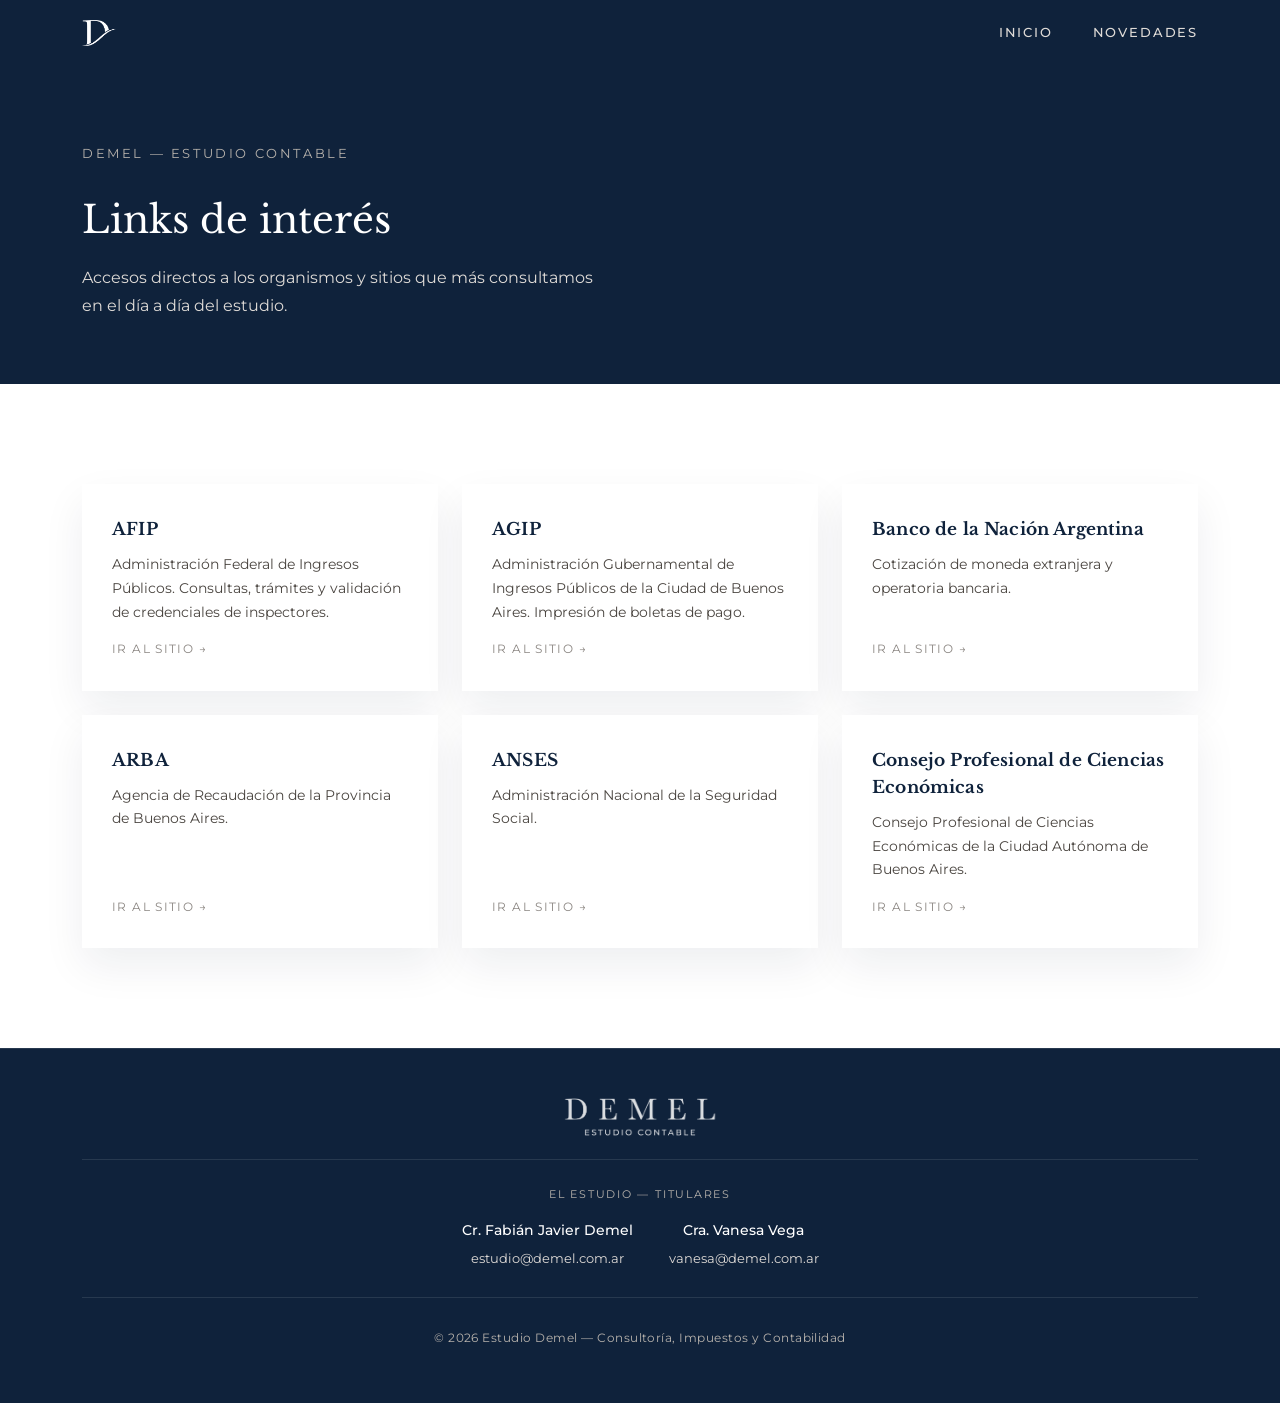
==== links.html @ 86bb9028 "Add files via upload" ====
<!DOCTYPE html>
<html lang="es">
<head>
<meta charset="UTF-8">
<meta name="viewport" content="width=device-width, initial-scale=1.0">
<title>Links de Interés — DEMEL</title>
<link rel="preconnect" href="https://fonts.googleapis.com">
<link rel="preconnect" href="https://fonts.gstatic.com" crossorigin>
<link href="https://fonts.googleapis.com/css2?family=Libre+Baskerville:ital,wght@0,400;0,700;1,400&family=Montserrat:wght@300;400;500;600&display=swap" rel="stylesheet">
<link rel="stylesheet" href="css/styles.css">
<script src="js/nav.js" defer></script>
</head>
<body>

<header>
  <div class="nav">
    <a href="index.html"><img class="logo-mark" src="assets/iso-blanco.png" alt="DEMEL"></a>
    <nav class="nav-links">
      <a href="index.html">Inicio</a>
      <a href="novedades.html">Novedades</a>
    </nav>
    <button class="menu-btn" aria-label="Menú"><span></span><span></span><span></span></button>
  </div>
</header>

<section class="page-banner">
  <div class="wrap">
    <p class="hero-eyebrow">DEMEL — Estudio Contable</p>
    <h1>Links de interés</h1>
    <p class="lede">Accesos directos a los organismos y sitios que más consultamos en el día a día del estudio.</p>
  </div>
</section>

<section>
  <div class="wrap">
    <div class="links-grid">

      <a class="link-card" href="https://www.afip.gob.ar/sitio/externos/default.asp" target="_blank" rel="noopener">
        <h3>AFIP</h3>
        <p>Administración Federal de Ingresos Públicos. Consultas, trámites y validación de credenciales de inspectores.</p>
        <span class="go">Ir al sitio →</span>
      </a>

      <a class="link-card" href="https://www.agip.gob.ar/" target="_blank" rel="noopener">
        <h3>AGIP</h3>
        <p>Administración Gubernamental de Ingresos Públicos de la Ciudad de Buenos Aires. Impresión de boletas de pago.</p>
        <span class="go">Ir al sitio →</span>
      </a>

      <a class="link-card" href="https://www.bna.com.ar/" target="_blank" rel="noopener">
        <h3>Banco de la Nación Argentina</h3>
        <p>Cotización de moneda extranjera y operatoria bancaria.</p>
        <span class="go">Ir al sitio →</span>
      </a>

      <a class="link-card" href="https://www.arba.gov.ar/" target="_blank" rel="noopener">
        <h3>ARBA</h3>
        <p>Agencia de Recaudación de la Provincia de Buenos Aires.</p>
        <span class="go">Ir al sitio →</span>
      </a>

      <a class="link-card" href="https://www.anses.gob.ar/" target="_blank" rel="noopener">
        <h3>ANSES</h3>
        <p>Administración Nacional de la Seguridad Social.</p>
        <span class="go">Ir al sitio →</span>
      </a>

      <a class="link-card" href="https://www.consejo.org.ar/" target="_blank" rel="noopener">
        <h3>Consejo Profesional de Ciencias Económicas</h3>
        <p>Consejo Profesional de Ciencias Económicas de la Ciudad Autónoma de Buenos Aires.</p>
        <span class="go">Ir al sitio →</span>
      </a>

    </div>
  </div>
</section>

<footer>
  <div class="wrap footer-inner">
    <img src="assets/logo-blanco.png" alt="DEMEL — Estudio Contable">

    <div class="footer-titulares">
      <p class="footer-titulares-label">El Estudio — Titulares</p>
      <div class="footer-titulares-list">
        <div class="footer-titular">
          <p class="name">Cr. Fabián Javier Demel</p>
          <a href="mailto:estudio@demel.com.ar">estudio@demel.com.ar</a>
        </div>
        <div class="footer-titular">
          <p class="name">Cra. Vanesa Vega</p>
          <a href="mailto:vanesa@demel.com.ar">vanesa@demel.com.ar</a>
        </div>
      </div>
    </div>

    <p class="copy">© 2026 Estudio Demel — Consultoría, Impuestos y Contabilidad</p>
  </div>
</footer>

</body>
</html>
---- css/styles.css ----
:root{
    --navy: #0F223B;
    --navy-soft: #17304F;
    --stone: #8B8682;
    --stone-light: #B7B2AC;
    --linen: #DFDBD7;
    --linen-light: #EDEAE6;
    --white: #FFFFFF;
    --ink: #0F223B;
    --line: rgba(15,34,59,0.12);
  }

  *{ box-sizing: border-box; }
  html{ scroll-behavior: smooth; }
  body{
    margin:0;
    font-family:'Montserrat', sans-serif;
    color: var(--ink);
    background: var(--white);
    font-weight: 400;
    line-height: 1.6;
  }
  h1,h2,h3,.serif{ font-family:'Libre Baskerville', serif; }
  a{ color: inherit; text-decoration: none; }
  img{ max-width:100%; display:block; }

  .wrap{ max-width: 1180px; margin: 0 auto; padding: 0 32px; }

  /* ---------- Header ---------- */
  header{
    background: var(--navy);
    position: sticky; top:0; z-index: 50;
  }
  .nav{
    position: relative;
    display:flex; align-items:center; justify-content:space-between;
    padding: 20px 32px;
    max-width: 1180px; margin:0 auto;
  }
  .nav .logo-mark{ width: 34px; display: block; }
  .nav-links{ display:flex; gap: 40px; }
  .nav-links a{
    color: var(--linen);
    font-size: 13px;
    letter-spacing: 0.14em;
    text-transform: uppercase;
    font-weight: 500;
  }
  .nav-links a:hover{ color: var(--white); }
  .menu-btn{
    display:none; background:none; border:none; cursor:pointer; padding:4px;
    position: relative; z-index: 60;
  }
  .menu-btn span{
    display:block; width:22px; height:2px; background:var(--linen); margin:5px 0;
    transition: transform .25s ease, opacity .2s ease;
  }
  .menu-btn.is-open span:nth-child(1){ transform: translateY(7px) rotate(45deg); }
  .menu-btn.is-open span:nth-child(2){ opacity: 0; }
  .menu-btn.is-open span:nth-child(3){ transform: translateY(-7px) rotate(-45deg); }

  @media (max-width: 760px){
    .nav-links{
      display: none;
      position: absolute;
      top: 100%; left: 0; right: 0;
      flex-direction: column;
      gap: 0;
      background: var(--navy-soft);
      border-top: 1px solid rgba(255,255,255,0.1);
      box-shadow: 0 18px 30px rgba(15,34,59,0.25);
    }
    .nav-links.is-open{ display: flex; }
    .nav-links a{
      padding: 18px 32px;
      width: 100%;
      box-sizing: border-box;
      border-bottom: 1px solid rgba(255,255,255,0.08);
    }
    .menu-btn{ display:block; }
  }

  /* ---------- Hero ---------- */
  .hero{
    background: var(--navy);
    position: relative;
    overflow: hidden;
    padding: 100px 0 130px;
  }
  .hero .iso-watermark{
    position:absolute;
    right: -60px; top: 50%;
    transform: translateY(-50%);
    width: 560px;
    opacity: 0.07;
    pointer-events:none;
  }
  .hero-inner{
    position: relative;
    max-width: 1180px; margin:0 auto; padding: 0 32px;
  }
  .hero-eyebrow{
    color: var(--stone-light);
    font-size: 13px;
    letter-spacing: 0.2em;
    text-transform: uppercase;
    margin-bottom: 26px;
  }
  .hero h1{
    color: var(--white);
    font-size: 52px;
    font-weight: 400;
    line-height: 1.28;
    max-width: 640px;
    margin: 0 0 28px;
  }
  .hero p.lede{
    color: var(--linen);
    font-size: 16px;
    max-width: 460px;
    margin: 0 0 40px;
    line-height: 1.8;
  }
  .btn{
    display:inline-block;
    padding: 15px 34px;
    border: 1px solid var(--linen);
    color: var(--white);
    font-size: 13px;
    letter-spacing: 0.14em;
    text-transform: uppercase;
    transition: background .25s ease, color .25s ease;
  }
  .btn:hover{ background: var(--white); color: var(--navy); }

  @media (max-width: 640px){
    .hero{ padding: 70px 0 90px; }
    .hero h1{ font-size: 34px; }
    .hero .iso-watermark{ width: 340px; opacity: 0.06; }
  }

  /* ---------- Page banner (páginas internas) ---------- */
  .page-banner{
    background: var(--navy);
    padding: 64px 0;
  }
  .page-banner h1{
    color: var(--white);
    font-size: 38px;
    font-weight: 400;
    margin: 0 0 14px;
  }
  .page-banner .lede{
    color: var(--linen);
    font-size: 15.5px;
    max-width: 520px;
    margin: 0;
    line-height: 1.8;
  }
  @media (max-width: 640px){
    .page-banner{ padding: 48px 0; }
    .page-banner h1{ font-size: 28px; }
  }

  /* ---------- Section shells ---------- */
  section{ padding: 100px 0; }
  .section-head{
    text-align:center;
    max-width: 660px;
    margin: 0 auto 56px;
  }
  .section-head .kicker{
    color: var(--stone);
    font-size: 26px;
    letter-spacing: 0.22em;
    text-transform: uppercase;
    margin: 0 0 22px;
    font-weight: 400;
  }
  .section-head p{
    color: #4A4540;
    font-size: 15.5px;
    line-height: 1.85;
    margin: 0;
  }
  .bg-linen{ background: var(--linen-light); }
  .bg-linen{
    background-image:
      linear-gradient(var(--line) 1px, transparent 1px),
      linear-gradient(90deg, var(--line) 1px, transparent 1px);
    background-size: 44px 44px;
    background-color: var(--linen-light);
  }

  /* ---------- Quienes somos ---------- */
  .about{
    display:grid;
    grid-template-columns: 0.85fr 1.15fr;
    gap: 70px;
    align-items: center;
  }
  .about-figure-wrap{ position: relative; }
  .about-figure{
    aspect-ratio: 4/5;
    overflow: hidden;
    position: relative;
  }
  .about-figure img{ width: 100%; height: 100%; object-fit: cover; opacity: 1; }
  .about-badge{
    position: absolute;
    right: -22px; bottom: -22px;
    width: 33%;
    min-width: 150px;
    box-sizing: border-box;
    background: var(--navy);
    padding: 25px;
    display:flex; flex-direction:column; align-items:center;
    gap: 10px;
    box-shadow: 0 16px 34px rgba(15,34,59,0.28);
  }
  .about-badge-icon{ width: 48%; display:block; }
  .about-badge-word{ width: 100%; display:block; }
  @media (max-width: 860px){
    .about-badge{ right: 16px; bottom: 16px; }
  }
  .about-body .kicker{
    color: var(--stone);
    font-size: 13px;
    letter-spacing: 0.2em;
    text-transform: uppercase;
    margin: 0 0 18px;
  }
  .about-body h2{
    font-size: 30px;
    font-weight: 400;
    line-height: 1.4;
    margin: 0 0 22px;
    color: var(--navy);
  }
  .about-body p{
    color: #4A4540;
    font-size: 15.5px;
    line-height: 1.9;
    margin: 0 0 16px;
    max-width: 480px;
  }
  @media (max-width: 860px){
    .about{ grid-template-columns: 1fr; gap: 40px; }
    .about-figure{ aspect-ratio: 16/9; }
  }

  /* ---------- Servicios ---------- */
  .services-grid{
    display:grid;
    grid-template-columns: repeat(2, 1fr);
    gap: 28px;
  }
  .service-card{
    background: var(--white);
    padding: 42px 40px;
    box-shadow: 0 18px 40px rgba(15,34,59,0.07);
  }
  .service-card.wide{ grid-column: span 2; }
  .service-icon{
    width: 40px; height:40px;
    margin-bottom: 22px;
  }
  .service-card h3{
    font-size: 19px;
    font-weight: 700;
    color: var(--navy);
    letter-spacing: 0.03em;
    margin: 0 0 16px;
  }
  .service-card p, .service-card ul{
    color: #4A4540;
    font-size: 14.5px;
    line-height: 1.85;
    margin: 0;
  }
  .service-card ul{ padding-left: 18px; }
  .service-card ul li{ margin-bottom: 4px; }
  .subgroup{ margin-top: 18px; }
  .subgroup:first-child{ margin-top: 0; }
  .subgroup h4{
    font-size: 12px;
    letter-spacing: 0.14em;
    text-transform: uppercase;
    color: var(--stone);
    margin: 0 0 8px;
    font-weight: 600;
  }
  .service-cols{
    display:grid;
    grid-template-columns: repeat(3, 1fr);
    gap: 32px;
  }

  @media (max-width: 860px){
    .services-grid{ grid-template-columns: 1fr; }
    .service-card.wide{ grid-column: span 1; }
    .service-cols{ grid-template-columns: 1fr; gap: 24px; }
  }

  /* ---------- Links de interés ---------- */
  .links-grid{
    display:grid;
    grid-template-columns: repeat(3, 1fr);
    gap: 24px;
  }
  .link-card{
    display:flex; flex-direction:column;
    gap: 10px;
    background: var(--white);
    padding: 32px 30px;
    box-shadow: 0 18px 40px rgba(15,34,59,0.07);
    transition: transform .2s ease, box-shadow .2s ease;
  }
  .link-card:hover{
    transform: translateY(-3px);
    box-shadow: 0 22px 48px rgba(15,34,59,0.12);
  }
  .link-card h3{
    font-size: 17px;
    font-weight: 700;
    color: var(--navy);
    margin: 0;
    letter-spacing: 0.01em;
  }
  .link-card p{
    color: #4A4540;
    font-size: 13.5px;
    line-height: 1.75;
    margin: 0;
  }
  .link-card .go{
    margin-top: auto;
    padding-top: 6px;
    font-size: 11.5px;
    letter-spacing: 0.12em;
    text-transform: uppercase;
    color: var(--stone);
  }
  .link-card:hover .go{ color: var(--navy); }

  @media (max-width: 860px){
    .links-grid{ grid-template-columns: 1fr 1fr; }
  }
  @media (max-width: 600px){
    .links-grid{ grid-template-columns: 1fr; }
  }

  /* ---------- Novedades ---------- */
  .novedades-list{
    display:flex; flex-direction:column;
    max-width: 780px; margin: 0 auto;
  }
  .novedad-item{
    display:grid;
    grid-template-columns: 130px 1fr;
    gap: 32px;
    padding: 34px 0;
    border-top: 1px solid var(--line);
  }
  .novedades-list .novedad-item:last-child{ border-bottom: 1px solid var(--line); }
  .novedad-date{
    font-size: 12px;
    letter-spacing: 0.12em;
    text-transform: uppercase;
    color: var(--stone);
    padding-top: 3px;
  }
  .novedad-body h3{
    font-size: 19px;
    font-weight: 700;
    color: var(--navy);
    margin: 0 0 12px;
  }
  .novedad-body img{
    margin: 6px 0 16px;
    max-width: 100%;
  }
  .novedad-body p{
    color: #4A4540;
    font-size: 14.5px;
    line-height: 1.85;
    margin: 0 0 12px;
    white-space: pre-line;
  }
  .novedad-body a.novedad-link{
    display:inline-block;
    font-size: 12px;
    letter-spacing: 0.1em;
    text-transform: uppercase;
    color: var(--navy);
    border-bottom: 1px solid var(--navy);
    padding-bottom: 1px;
  }
  .novedades-empty{
    text-align:center;
    color: #4A4540;
    font-size: 14.5px;
  }
  @media (max-width: 640px){
    .novedad-item{ grid-template-columns: 1fr; gap: 8px; }
  }

  /* ---------- Contacto ---------- */
  .contact{
    background: var(--navy);
    color: var(--linen);
  }
  .contact .section-head .kicker{ color: var(--stone-light); }
  .contact .section-head p{ color: var(--linen); opacity: 0.85; }
  .contact-grid{
    display:grid;
    grid-template-columns: repeat(3, 1fr);
    gap: 40px;
    text-align:center;
  }
  .contact-item .label{
    font-size: 12px;
    letter-spacing: 0.16em;
    text-transform: uppercase;
    color: var(--stone-light);
    margin-bottom: 14px;
  }
  .contact-item .value{
    font-size: 16px;
    color: var(--white);
    line-height: 1.7;
  }
  .contact-item .value a:hover{ text-decoration: underline; }
  @media (max-width: 760px){
    .contact-grid{ grid-template-columns: 1fr; gap: 36px; }
  }

  /* ---------- Footer ---------- */
  footer{
    background: var(--navy);
    border-top: 1px solid rgba(255,255,255,0.1);
    padding: 44px 0;
  }
  .footer-inner{
    display:flex; flex-direction: column; align-items:center; justify-content:center;
    text-align: center;
    gap: 18px;
  }
  .footer-inner img{ height: 48px; opacity: 0.85; }
  .footer-titulares{
    display:flex; flex-direction:column; align-items:center;
    gap: 16px;
    padding: 26px 0;
    border-top: 1px solid rgba(255,255,255,0.1);
    border-bottom: 1px solid rgba(255,255,255,0.1);
    width: 100%;
  }
  .footer-titulares-label{
    font-size: 11px;
    letter-spacing: 0.16em;
    text-transform: uppercase;
    color: var(--stone-light);
    margin: 0;
  }
  .footer-titulares-list{
    display:flex; flex-wrap: wrap; justify-content:center;
    gap: 36px;
  }
  .footer-titular .name{
    font-size: 13.5px;
    font-weight: 500;
    color: var(--white);
    margin: 0 0 4px;
  }
  .footer-titular a{
    font-size: 12.5px;
    color: var(--linen);
  }
  .footer-titular a:hover{ color: var(--white); text-decoration: underline; }
  .footer-inner .copy{
    font-size: 12px;
    color: var(--stone-light);
    letter-spacing: 0.04em;
  }
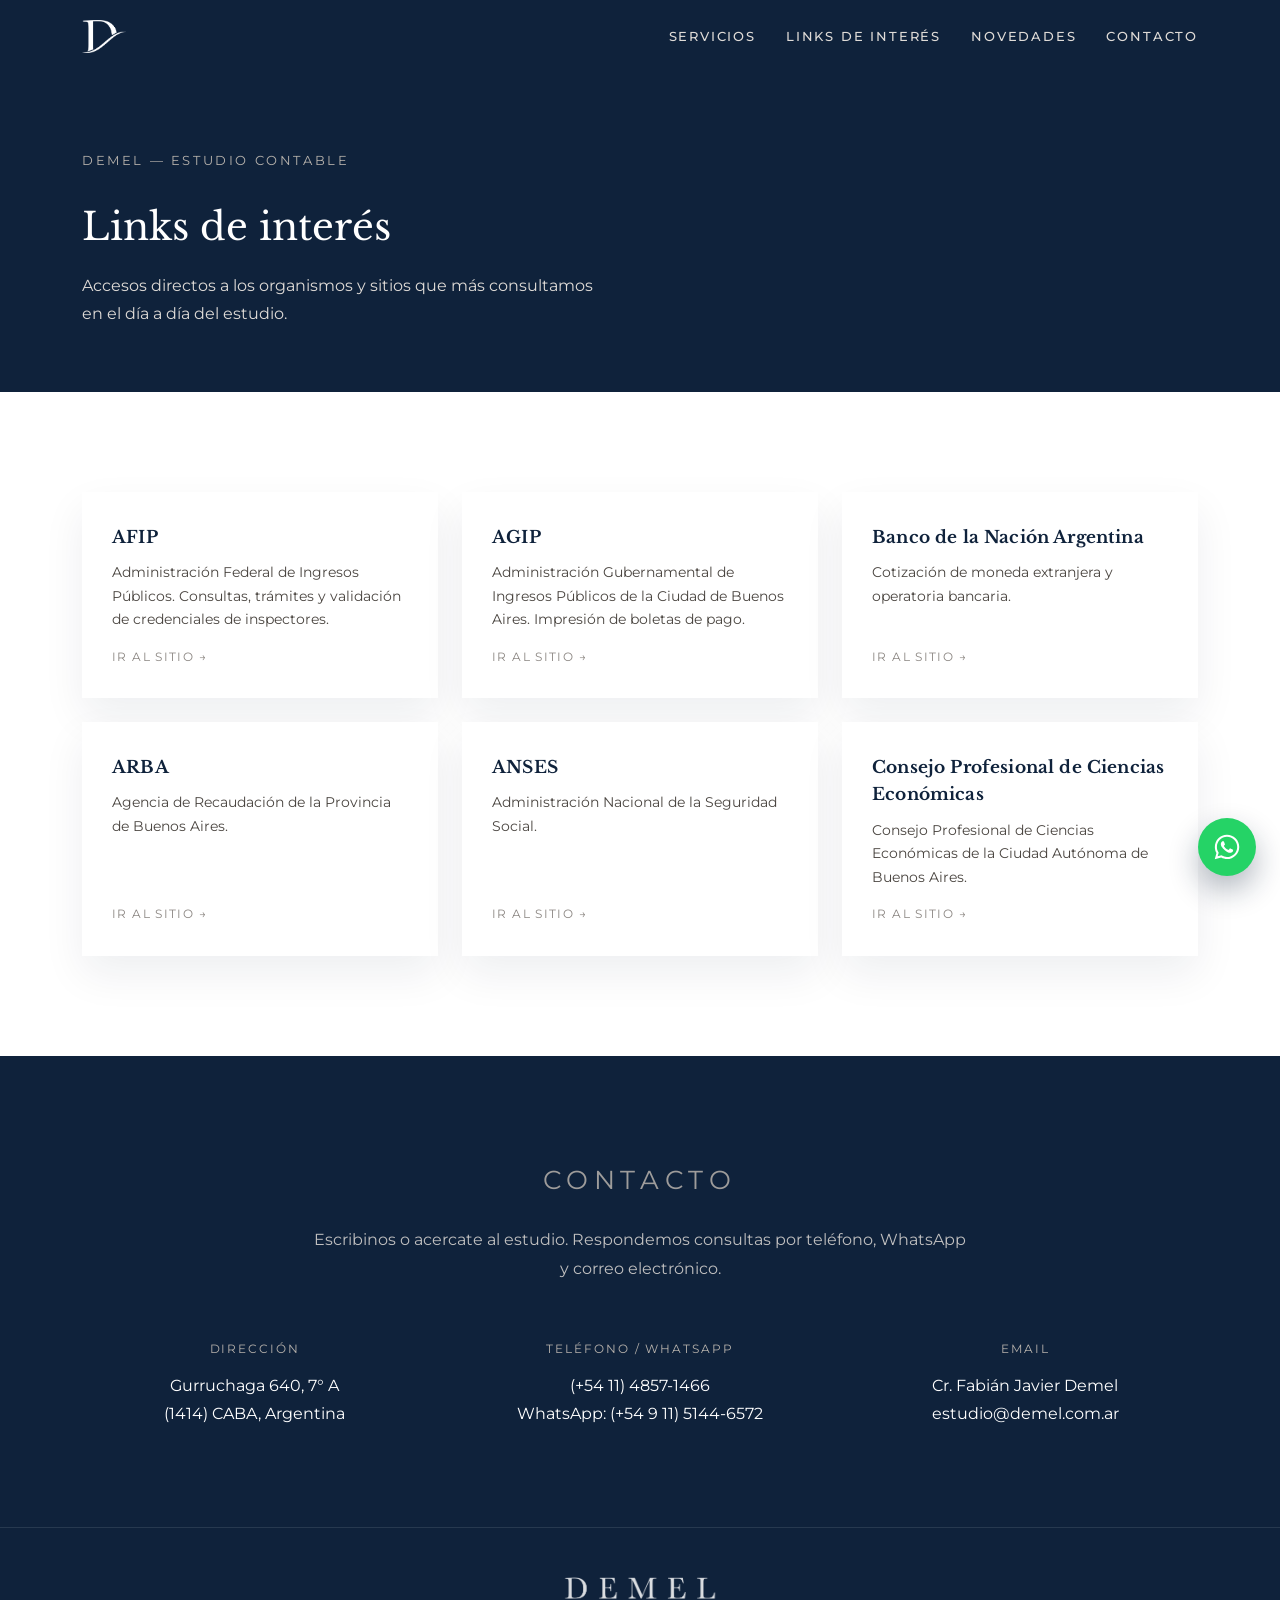
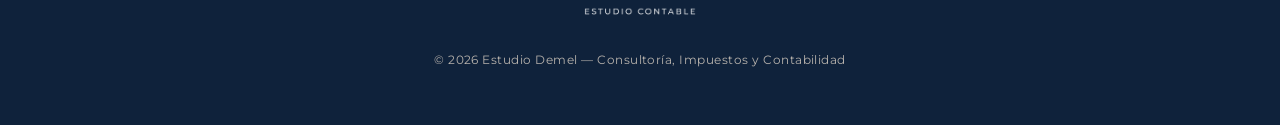
==== commit 57bb6850: "Add files via upload" ====
--- a/links.html
+++ b/links.html
@@ -16,8 +16,10 @@
   <div class="nav">
     <a href="index.html"><img class="logo-mark" src="assets/iso-blanco.png" alt="DEMEL"></a>
     <nav class="nav-links">
-      <a href="index.html">Inicio</a>
+      <a href="index.html#servicios">Servicios</a>
+      <a href="links.html">Links de Interés</a>
       <a href="novedades.html">Novedades</a>
+      <a href="#contacto">Contacto</a>
     </nav>
     <button class="menu-btn" aria-label="Menú"><span></span><span></span><span></span></button>
   </div>
@@ -75,27 +77,47 @@
   </div>
 </section>
 
+<section id="contacto" class="contact">
+  <div class="wrap">
+    <div class="section-head">
+      <p class="kicker">Contacto</p>
+      <p>Escribinos o acercate al estudio. Respondemos consultas por teléfono, WhatsApp y correo electrónico.</p>
+    </div>
+    <div class="contact-grid">
+      <div class="contact-item">
+        <div class="label">Dirección</div>
+        <div class="value">
+          <a href="https://goo.gl/maps/H9MhCdzciEQ2" target="_blank" rel="noopener">Gurruchaga 640, 7° A<br>(1414) CABA, Argentina</a>
+        </div>
+      </div>
+      <div class="contact-item">
+        <div class="label">Teléfono / WhatsApp</div>
+        <div class="value">
+          <a href="tel:+541148571466">(+54 11) 4857-1466</a><br>
+          <a href="https://wa.me/5491151446572" target="_blank" rel="noopener">WhatsApp: (+54 9 11) 5144-6572</a>
+        </div>
+      </div>
+      <div class="contact-item">
+        <div class="label">Email</div>
+        <div class="value">
+          Cr. Fabián Javier Demel<br>
+          <a href="mailto:estudio@demel.com.ar">estudio@demel.com.ar</a>
+        </div>
+      </div>
+    </div>
+  </div>
+</section>
+
 <footer>
   <div class="wrap footer-inner">
     <img src="assets/logo-blanco.png" alt="DEMEL — Estudio Contable">
-
-    <div class="footer-titulares">
-      <p class="footer-titulares-label">El Estudio — Titulares</p>
-      <div class="footer-titulares-list">
-        <div class="footer-titular">
-          <p class="name">Cr. Fabián Javier Demel</p>
-          <a href="mailto:estudio@demel.com.ar">estudio@demel.com.ar</a>
-        </div>
-        <div class="footer-titular">
-          <p class="name">Cra. Vanesa Vega</p>
-          <a href="mailto:vanesa@demel.com.ar">vanesa@demel.com.ar</a>
-        </div>
-      </div>
-    </div>
-
     <p class="copy">© 2026 Estudio Demel — Consultoría, Impuestos y Contabilidad</p>
   </div>
 </footer>
 
+<a class="whatsapp-fab" href="https://wa.me/5491151446572" target="_blank" rel="noopener" aria-label="Escribinos por WhatsApp">
+  <svg viewBox="0 0 448 512" xmlns="http://www.w3.org/2000/svg"><path d="M380.9 97.1C339 55.1 283.2 32 223.9 32c-122.4 0-222 99.6-222 222 0 39.1 10.2 77.3 29.6 111L0 480l117.7-30.9c32.4 17.7 68.9 27 106.1 27h.1c122.3 0 224.1-99.6 224.1-222 0-59.3-25.2-115-67.1-157zm-157 341.6c-33.2 0-65.7-8.9-94-25.7l-6.7-4-69.8 18.3L72 359.2l-4.4-7c-18.5-29.4-28.2-63.3-28.2-98.2 0-101.7 82.8-184.5 184.6-184.5 49.3 0 95.6 19.2 130.4 54.1 34.8 34.9 56.2 81.2 56.1 130.5 0 101.8-84.9 184.6-186.6 184.6zm101.2-138.2c-5.5-2.8-32.8-16.2-37.9-18-5.1-1.9-8.8-2.8-12.5 2.8-3.7 5.6-14.3 18-17.6 21.8-3.2 3.7-6.5 4.2-12 1.4-32.6-16.3-54-29.1-75.5-66-5.7-9.8 5.7-9.1 16.3-30.3 1.8-3.7.9-6.9-.5-9.7-1.4-2.8-12.5-30.1-17.1-41.2-4.5-10.8-9.1-9.3-12.5-9.5-3.2-.2-6.9-.2-10.6-.2-3.7 0-9.7 1.4-14.8 6.9-5.1 5.6-19.4 19-19.4 46.3 0 27.3 19.9 53.7 22.6 57.4 2.8 3.7 39.1 59.7 94.8 83.8 35.2 15.2 49 16.5 66.6 13.9 10.7-1.6 32.8-13.4 37.4-26.4 4.6-13 4.6-24.1 3.2-26.4-1.3-2.5-5-3.9-10.5-6.6z"/></svg>
+</a>
+
 </body>
 </html>
--- a/css/styles.css
+++ b/css/styles.css
@@ -37,8 +37,8 @@
     padding: 20px 32px;
     max-width: 1180px; margin:0 auto;
   }
-  .nav .logo-mark{ width: 34px; display: block; }
-  .nav-links{ display:flex; gap: 40px; }
+  .nav .logo-mark{ width: 44px; display: block; }
+  .nav-links{ display:flex; gap: 30px; }
   .nav-links a{
     color: var(--linen);
     font-size: 13px;
@@ -92,7 +92,7 @@
     right: -60px; top: 50%;
     transform: translateY(-50%);
     width: 560px;
-    opacity: 0.07;
+    opacity: 0.14;
     pointer-events:none;
   }
   .hero-inner{
@@ -136,7 +136,7 @@
   @media (max-width: 640px){
     .hero{ padding: 70px 0 90px; }
     .hero h1{ font-size: 34px; }
-    .hero .iso-watermark{ width: 340px; opacity: 0.06; }
+    .hero .iso-watermark{ width: 340px; opacity: 0.12; }
   }
 
   /* ---------- Page banner (páginas internas) ---------- */
@@ -209,7 +209,7 @@
   .about-badge{
     position: absolute;
     right: -22px; bottom: -22px;
-    width: 33%;
+    width: 40%;
     min-width: 150px;
     box-sizing: border-box;
     background: var(--navy);
@@ -351,6 +351,29 @@
   }
 
   /* ---------- Novedades ---------- */
+  .novedades-search{
+    max-width: 780px;
+    margin: 0 auto 44px;
+  }
+  .novedades-search input{
+    width: 100%;
+    box-sizing: border-box;
+    padding: 12px 2px;
+    border: none;
+    border-bottom: 1px solid var(--stone-light);
+    background: transparent;
+    font-family: 'Montserrat', sans-serif;
+    font-size: 15px;
+    color: var(--ink);
+    outline: none;
+    transition: border-color .2s ease;
+    -webkit-appearance: none;
+    appearance: none;
+  }
+  .novedades-search input::placeholder{ color: var(--stone); }
+  .novedades-search input:focus{ border-bottom-color: var(--navy); }
+  .novedades-search input:disabled{ opacity: 0.5; cursor: default; }
+  .novedades-search input::-webkit-search-cancel-button{ cursor: pointer; }
   .novedades-list{
     display:flex; flex-direction:column;
     max-width: 780px; margin: 0 auto;
@@ -364,12 +387,28 @@
   }
   .novedades-list .novedad-item:last-child{ border-bottom: 1px solid var(--line); }
   .novedad-date{
+    display:flex; flex-direction:column; align-items:flex-start;
+    gap: 10px;
     font-size: 12px;
     letter-spacing: 0.12em;
     text-transform: uppercase;
     color: var(--stone);
     padding-top: 3px;
   }
+  .novedad-tag{
+    display:inline-block;
+    padding: 3px 9px;
+    font-size: 10px;
+    letter-spacing: 0.08em;
+    text-transform: uppercase;
+    border: 1px solid var(--line);
+    color: var(--stone);
+    white-space: nowrap;
+  }
+  .novedad-tag.tag-laborales{ border-color: rgba(15,34,59,0.3); color: var(--navy); }
+  .novedad-tag.tag-salariales{ border-color: var(--stone-light); color: var(--stone); }
+  .novedad-tag.tag-impositivas{ background: var(--navy); border-color: var(--navy); color: var(--white); }
+  .novedad-tag.tag-otras{ border-color: var(--line); color: var(--stone); }
   .novedad-body h3{
     font-size: 19px;
     font-weight: 700;
@@ -447,38 +486,34 @@
     gap: 18px;
   }
   .footer-inner img{ height: 48px; opacity: 0.85; }
-  .footer-titulares{
-    display:flex; flex-direction:column; align-items:center;
-    gap: 16px;
-    padding: 26px 0;
-    border-top: 1px solid rgba(255,255,255,0.1);
-    border-bottom: 1px solid rgba(255,255,255,0.1);
-    width: 100%;
-  }
-  .footer-titulares-label{
-    font-size: 11px;
-    letter-spacing: 0.16em;
-    text-transform: uppercase;
-    color: var(--stone-light);
-    margin: 0;
-  }
-  .footer-titulares-list{
-    display:flex; flex-wrap: wrap; justify-content:center;
-    gap: 36px;
-  }
-  .footer-titular .name{
-    font-size: 13.5px;
-    font-weight: 500;
-    color: var(--white);
-    margin: 0 0 4px;
-  }
-  .footer-titular a{
-    font-size: 12.5px;
-    color: var(--linen);
-  }
-  .footer-titular a:hover{ color: var(--white); text-decoration: underline; }
   .footer-inner .copy{
     font-size: 12px;
     color: var(--stone-light);
     letter-spacing: 0.04em;
   }
+
+  /* ---------- Botón flotante de WhatsApp ---------- */
+  .whatsapp-fab{
+    position: fixed;
+    right: 24px; bottom: 24px;
+    width: 58px; height: 58px;
+    display:flex; align-items:center; justify-content:center;
+    background: #25D366;
+    border-radius: 50%;
+    box-shadow: 0 14px 30px rgba(15,34,59,0.32);
+    z-index: 999;
+    transition: transform .2s ease, box-shadow .2s ease;
+  }
+  .whatsapp-fab svg{ width: 28px; height: 28px; fill: var(--white); display:block; }
+  .whatsapp-fab:hover{
+    transform: translateY(-3px) scale(1.05);
+    box-shadow: 0 18px 36px rgba(15,34,59,0.4);
+  }
+  @media (max-width: 640px){
+    .whatsapp-fab{ right: 16px; bottom: 16px; width: 52px; height: 52px; }
+    .whatsapp-fab svg{ width: 25px; height: 25px; }
+  }
+  @media (prefers-reduced-motion: reduce){
+    .whatsapp-fab{ transition: none; }
+    .whatsapp-fab:hover{ transform: none; }
+  }
